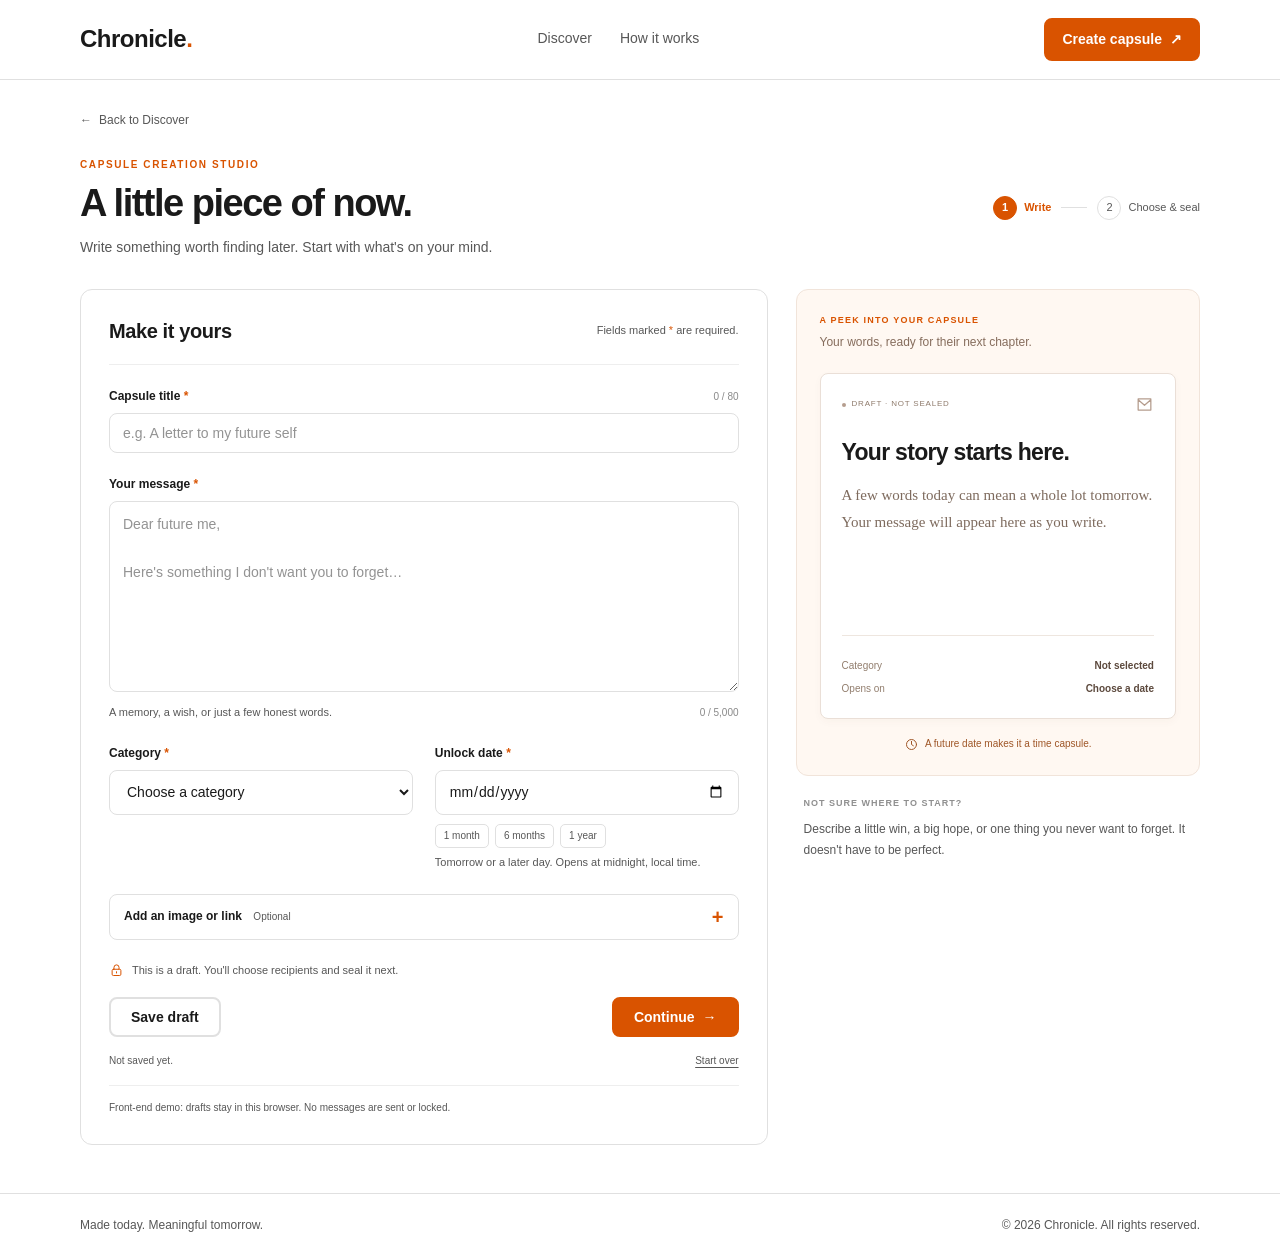
==== pages/create.html @ 23b21763 "member 1 pages added" ====
<!DOCTYPE html>
<html lang="en">
<head>
  <meta charset="UTF-8" />
  <meta name="viewport" content="width=device-width, initial-scale=1.0" />
  <meta name="description" content="Write a Chronicle time capsule. Add a message, an optional photo or link, and a future unlock date." />
  <title>Capsule Creation Studio — Chronicle</title>
  <link rel="stylesheet" href="../assets/css/common.css" />
  <link rel="stylesheet" href="../assets/css/member1.css" />
</head>
<body>
  <a href="#main-content" class="skip-link">Skip to main content</a>
  <header class="site-header member-header">
    <div class="header-inner">
      <a class="site-logo" href="discover.html" aria-label="Chronicle home">Chronicle<span>.</span></a>
      <nav class="site-nav" aria-label="Main navigation">
        <a href="discover.html">Discover</a>
        <a href="discover.html#how-it-works">How it works</a>
      </nav>
      <a class="btn btn-primary header-cta" href="create.html" aria-current="page">Create capsule <span aria-hidden="true">↗</span></a>
    </div>
  </header>

  <main id="main-content" class="member-main studio-main">
    <a class="back-link" href="discover.html"><span aria-hidden="true">←</span> Back to Discover</a>
    <div class="studio-heading">
      <div>
        <p class="eyebrow">CAPSULE CREATION STUDIO</p>
        <h1>A little piece of now.</h1>
        <p class="studio-description">Write something worth finding later. Start with what's on your mind.</p>
      </div>
      <ol class="creation-progress" aria-label="Capsule creation progress">
        <li class="current" aria-current="step"><span>1</span> Write</li>
        <li class="progress-line" aria-hidden="true"></li>
        <li><span>2</span> Choose &amp; seal</li>
      </ol>
    </div>

    <div class="studio-grid">
      <!-- Member 1 collects the content; Member 2 will choose recipients and seal it. -->
      <form id="capsule-form" class="card studio-form" novalidate>
        <div class="form-heading"><h2>Make it yours</h2><p>Fields marked <span class="required-mark">*</span> are required.</p></div>
        <p id="form-summary" class="form-summary" role="alert" hidden>Please check the highlighted fields before continuing.</p>

        <div class="form-group">
          <div class="label-row"><label for="capsule-title">Capsule title <span class="required-mark" aria-hidden="true">*</span></label><span id="title-count" class="character-count">0 / 80</span></div>
          <input type="text" id="capsule-title" name="title" placeholder="e.g. A letter to my future self" maxlength="80" required aria-describedby="capsule-title-error" />
          <span id="capsule-title-error" class="error-msg" role="alert"></span>
        </div>

        <div class="form-group">
          <label for="capsule-message">Your message <span class="required-mark" aria-hidden="true">*</span></label>
          <textarea id="capsule-message" name="message" rows="7" maxlength="5000" placeholder="Dear future me,&#10;&#10;Here's something I don't want you to forget…" required aria-describedby="message-hint capsule-message-error"></textarea>
          <div class="field-bottom"><p id="message-hint" class="field-hint">A memory, a wish, or just a few honest words.</p><span id="message-count" class="character-count">0 / 5,000</span></div>
          <span id="capsule-message-error" class="error-msg" role="alert"></span>
        </div>

        <div class="form-row">
          <div class="form-group">
            <label for="capsule-category">Category <span class="required-mark" aria-hidden="true">*</span></label>
            <select id="capsule-category" name="category" required aria-describedby="capsule-category-error">
              <option value="">Choose a category</option>
              <option value="Personal">Personal</option>
              <option value="Friendship">Friendship</option>
              <option value="Family">Family</option>
              <option value="Milestone">Milestone</option>
              <option value="Gratitude">Gratitude</option>
              <option value="Other">Other</option>
            </select>
            <span id="capsule-category-error" class="error-msg" role="alert"></span>
          </div>
          <div class="form-group">
            <label for="unlock-date">Unlock date <span class="required-mark" aria-hidden="true">*</span></label>
            <input type="date" id="unlock-date" name="unlockDate" required aria-describedby="date-hint unlock-date-error" />
            <div class="date-shortcuts" aria-label="Quick unlock dates">
              <button type="button" data-months="1" aria-pressed="false">1 month</button>
              <button type="button" data-months="6" aria-pressed="false">6 months</button>
              <button type="button" data-months="12" aria-pressed="false">1 year</button>
            </div>
            <p id="date-hint" class="field-hint">Tomorrow or a later day. Opens at midnight, local time.</p>
            <span id="unlock-date-error" class="error-msg" role="alert"></span>
          </div>
        </div>

        <details id="optional-extras" class="optional-extras">
          <summary><span>Add an image or link <span class="optional-label">Optional</span></span><span class="details-plus" aria-hidden="true">+</span></summary>
          <div class="extras-body">
            <div class="form-group">
              <label for="capsule-image">A photo to remember</label>
              <input type="file" id="capsule-image" name="image" accept="image/jpeg,image/png,image/webp" aria-describedby="image-hint capsule-image-error" />
              <p id="image-hint" class="field-hint">JPG, PNG or WebP. Maximum 2 MB.</p>
              <div id="selected-image" class="selected-image" hidden><span id="image-name"></span><button type="button" id="remove-image" class="text-button">Remove</button></div>
              <span id="capsule-image-error" class="error-msg" role="alert"></span>
            </div>
            <div class="form-group">
              <label for="capsule-link">A meaningful link</label>
              <input type="url" id="capsule-link" name="link" placeholder="https://example.com/your-memory" maxlength="2048" aria-describedby="link-hint capsule-link-error" />
              <p id="link-hint" class="field-hint">An album, a video, or something you'd like to revisit.</p>
              <span id="capsule-link-error" class="error-msg" role="alert"></span>
            </div>
          </div>
        </details>

        <p class="draft-note"><svg class="icon" viewBox="0 0 24 24" aria-hidden="true"><rect x="5" y="10" width="14" height="10" rx="2" /><path d="M8 10V7a4 4 0 0 1 8 0v3m-4 4v2" /></svg> This is a draft. You'll choose recipients and seal it next.</p>
        <div class="form-actions">
          <button type="button" id="save-draft" class="btn btn-outline">Save draft</button>
          <button type="submit" id="continue-button" class="btn btn-primary">Continue <span aria-hidden="true">→</span></button>
        </div>
        <div class="draft-status-row"><p id="draft-status" role="status" aria-live="polite">Not saved yet.</p><button type="button" id="reset-draft" class="text-button">Start over</button></div>
        <p class="demo-note">Front-end demo: drafts stay in this browser. No messages are sent or locked.</p>
      </form>

      <!-- Preview uses textContent, never HTML from the user's message. -->
      <aside class="studio-aside" aria-label="Live capsule preview">
        <div class="preview-panel">
          <p class="eyebrow">A PEEK INTO YOUR CAPSULE</p>
          <p class="preview-intro">Your words, ready for their next chapter.</p>
          <article class="preview-paper">
            <div class="preview-paper-top"><span class="preview-badge"><span class="small-dot" aria-hidden="true"></span> DRAFT · NOT SEALED</span><svg class="icon" viewBox="0 0 24 24" aria-hidden="true"><path d="M4 5h16v14H4zM4 6l8 7 8-7" /></svg></div>
            <h2 id="preview-title">Your story starts here.</h2>
            <p id="preview-message" class="preview-message">A few words today can mean a whole lot tomorrow. Your message will appear here as you write.</p>
            <img id="preview-image" class="preview-image" alt="Your attached photo" hidden />
            <a id="preview-link" class="preview-link" target="_blank" rel="noopener noreferrer" hidden>↗ A link to revisit</a>
            <dl class="preview-meta"><div><dt>Category</dt><dd id="preview-category">Not selected</dd></div><div><dt>Opens on</dt><dd id="preview-date">Choose a date</dd></div></dl>
          </article>
          <p id="preview-countdown" class="preview-countdown"><svg class="icon" viewBox="0 0 24 24" aria-hidden="true"><circle cx="12" cy="12" r="8" /><path d="M12 7v5l3 2" /></svg><span id="countdown-text">A future date makes it a time capsule.</span></p>
        </div>
        <div class="writing-tip"><p class="eyebrow">NOT SURE WHERE TO START?</p><p>Describe a little win, a big hope, or one thing you never want to forget. It doesn't have to be perfect.</p></div>
      </aside>
    </div>
  </main>

  <!-- No broken link to a missing teammate page. This explains the demo handoff. -->
  <dialog id="next-step-dialog" class="next-step-dialog" aria-labelledby="next-step-title">
    <button type="button" id="close-dialog" class="dialog-close" aria-label="Close next-step information">×</button>
    <div class="dialog-icon" aria-hidden="true">✓</div>
    <p class="eyebrow">DRAFT SAVED</p>
    <h2 id="next-step-title">Ready for the next chapter.</h2>
    <p>Your capsule is ready for recipient selection. It has <strong>not</strong> been sealed or sent.</p>
    <dl class="handoff-summary"><div><dt>Capsule</dt><dd id="ready-title"></dd></div><div><dt>Unlock date</dt><dd id="ready-date"></dd></div></dl>
    <p class="handoff-note">Member 2's Recipient &amp; Seal page isn't included in this demo. The saved draft can be connected to that page when your team combines the project.</p>
    <div class="dialog-actions"><button type="button" id="download-draft" class="btn btn-outline">Download draft</button><button type="button" id="keep-editing" class="btn btn-primary">Keep editing</button></div>
  </dialog>
  <div id="toast" class="toast" role="status" aria-live="polite"></div>
  <footer class="site-footer member-footer"><div class="footer-inner"><p>Made today. Meaningful tomorrow.</p><p>&copy; 2026 Chronicle. All rights reserved.</p></div></footer>
  <script src="../assets/js/common.js"></script>
  <script src="../assets/js/create.js"></script>
</body>
</html>
---- assets/css/common.css ----
/* ===========================
   CHRONICLE — Common Styles
   Design: White + Orange Accent
   =========================== */

/* --- Design Tokens --- */
:root {
  --color-bg: #ffffff;
  --color-text: #1a1a1a;
  --color-text-secondary: #575757;
  --color-accent: #d95300;
  --color-accent-hover: #b84400;
  --color-accent-light: #fff3eb;
  --color-border: #e0e0e0;
  --color-white: #ffffff;

  --font-family: -apple-system, BlinkMacSystemFont, "Segoe UI", Roboto, Helvetica, Arial, sans-serif;
  --font-size-base: 16px;
  --font-size-sm: 0.875rem;
  --font-size-lg: 1.125rem;
  --font-size-xl: 1.5rem;
  --font-size-2xl: 2rem;

  --radius: 8px;
  --radius-lg: 12px;
  --shadow-sm: 0 1px 3px rgba(0, 0, 0, 0.06);
  --shadow-md: 0 4px 12px rgba(0, 0, 0, 0.08);
  --transition: 0.2s ease;
}

/* --- Reset --- */
*,
*::before,
*::after {
  margin: 0;
  padding: 0;
  box-sizing: border-box;
}

html {
  font-size: var(--font-size-base);
  scroll-behavior: smooth;
}

body {
  font-family: var(--font-family);
  color: var(--color-text);
  background-color: var(--color-bg);
  line-height: 1.6;
  min-height: 100vh;
  display: flex;
  flex-direction: column;
}

img {
  max-width: 100%;
  height: auto;
  display: block;
}

a {
  color: var(--color-accent);
  text-decoration: none;
  transition: color var(--transition);
}

a:hover {
  color: var(--color-accent-hover);
}

ul, ol {
  list-style: none;
}

/* --- Skip to Content (Accessibility) --- */
.skip-link {
  position: absolute;
  top: -100%;
  left: 1rem;
  background: var(--color-accent);
  color: var(--color-white);
  padding: 0.5rem 1rem;
  border-radius: var(--radius);
  z-index: 1000;
  font-size: var(--font-size-sm);
}

.skip-link:focus {
  top: 1rem;
}

/* --- Screen Reader Only Utility --- */
.sr-only {
  position: absolute !important;
  width: 1px !important;
  height: 1px !important;
  padding: 0 !important;
  margin: -1px !important;
  overflow: hidden !important;
  clip: rect(0, 0, 0, 0) !important;
  white-space: nowrap !important;
  border: 0 !important;
}

/* --- Header --- */
.site-header {
  display: flex;
  align-items: center;
  justify-content: space-between;
  padding: 1rem 2rem;
  border-bottom: 1px solid var(--color-border);
  background: var(--color-white);
  position: sticky;
  top: 0;
  z-index: 100;
}

.site-logo {
  font-size: var(--font-size-xl);
  font-weight: 700;
  color: var(--color-text);
  letter-spacing: -0.5px;
  text-decoration: none;
}

.site-logo:hover {
  color: var(--color-text);
}

.site-logo span {
  color: var(--color-accent);
}

.site-nav {
  display: flex;
  align-items: center;
  gap: 1.5rem;
}

.site-nav a {
  color: var(--color-text-secondary);
  font-size: var(--font-size-sm);
  font-weight: 500;
  padding: 0.25rem 0;
  border-bottom: 2px solid transparent;
  transition: color var(--transition), border-color var(--transition);
}

.site-nav a:hover,
.site-nav a.active {
  color: var(--color-text);
  border-bottom-color: var(--color-accent);
}

.site-nav a:focus-visible {
  outline: 2px solid var(--color-accent);
  outline-offset: 4px;
  border-radius: 2px;
}

/* --- Main Content --- */
main {
  flex: 1;
  width: 100%;
  max-width: 720px;
  margin: 0 auto;
  padding: 2rem 1.5rem;
}

/* --- Buttons --- */
.btn {
  display: inline-flex;
  align-items: center;
  justify-content: center;
  gap: 0.5rem;
  padding: 0.75rem 1.5rem;
  font-size: var(--font-size-sm);
  font-weight: 600;
  font-family: var(--font-family);
  border-radius: var(--radius);
  border: 2px solid transparent;
  cursor: pointer;
  transition: all var(--transition);
}

.btn:focus-visible {
  outline: 2px solid var(--color-accent);
  outline-offset: 3px;
}

.btn-primary {
  background: var(--color-accent);
  color: var(--color-white);
  border-color: var(--color-accent);
}

.btn-primary:hover {
  background: var(--color-accent-hover);
  border-color: var(--color-accent-hover);
}

.btn-outline {
  background: transparent;
  color: var(--color-text);
  border-color: var(--color-border);
}

.btn-outline:hover {
  border-color: var(--color-accent);
  color: var(--color-accent);
}

/* --- Cards --- */
.card {
  background: var(--color-white);
  border: 1px solid var(--color-border);
  border-radius: var(--radius-lg);
  padding: 2rem;
  box-shadow: var(--shadow-sm);
}

/* --- Toast Notification --- */
.toast {
  position: fixed;
  bottom: 2rem;
  right: 2rem;
  background: var(--color-text);
  color: var(--color-white);
  padding: 0.875rem 1.5rem;
  border-radius: var(--radius);
  font-size: var(--font-size-sm);
  font-weight: 500;
  box-shadow: var(--shadow-md);
  transform: translateY(120%);
  opacity: 0;
  transition: transform 0.3s ease, opacity 0.3s ease;
  z-index: 500;
}

.toast.visible {
  transform: translateY(0);
  opacity: 1;
}

.toast.success {
  border-left: 4px solid var(--color-accent);
}

/* --- Footer --- */
.site-footer {
  text-align: center;
  padding: 1.5rem 2rem;
  border-top: 1px solid var(--color-border);
  font-size: var(--font-size-sm);
  color: var(--color-text-secondary);
}

/* --- Form Elements --- */
.form-group {
  margin-bottom: 1.25rem;
}

.form-group label {
  display: block;
  font-size: var(--font-size-sm);
  font-weight: 600;
  margin-bottom: 0.375rem;
  color: var(--color-text);
}

.form-group input,
.form-group textarea {
  width: 100%;
  padding: 0.75rem 1rem;
  font-size: var(--font-size-base);
  font-family: var(--font-family);
  border: 1px solid var(--color-border);
  border-radius: var(--radius);
  background: var(--color-white);
  color: var(--color-text);
  transition: border-color var(--transition);
}

.form-group input:focus,
.form-group textarea:focus {
  outline: none;
  border-color: var(--color-accent);
  box-shadow: 0 0 0 3px var(--color-accent-light);
}

.form-group textarea {
  resize: vertical;
  min-height: 100px;
}

.form-group .error-msg {
  display: none;
  font-size: var(--font-size-sm);
  color: #d32f2f;
  margin-top: 0.25rem;
}

.form-group.has-error input {
  border-color: #d32f2f;
}

.form-group.has-error .error-msg {
  display: block;
}

html, body {
  overflow-x: hidden;
  max-width: 100vw;
}

/* --- Responsive Layout & Mobile Navigation --- */
@media (max-width: 768px) {
  .site-header {
    flex-direction: column;
    align-items: stretch;
    padding: 0.75rem 1rem;
    gap: 0.75rem;
  }

  .site-logo {
    font-size: 1.25rem;
    display: inline-block;
  }

  .site-nav {
    display: flex;
    gap: 0.5rem;
    overflow-x: auto;
    white-space: nowrap;
    padding-bottom: 0.25rem;
    -webkit-overflow-scrolling: touch;
    scrollbar-width: none;
  }

  .site-nav::-webkit-scrollbar {
    display: none;
  }

  .site-nav a {
    flex-shrink: 0;
    padding: 0.4rem 0.85rem;
    background: #f5f5f5;
    border-radius: 20px;
    border-bottom: none;
    font-size: 0.8125rem;
    font-weight: 600;
  }

  .site-nav a:hover,
  .site-nav a.active {
    background: var(--color-accent-light);
    color: var(--color-accent);
    border-bottom: none;
  }

  main {
    padding: 1.25rem 1rem;
  }

  .card {
    padding: 1.25rem 1rem;
  }
}

/* --- Reduced Motion --- */
@media (prefers-reduced-motion: reduce) {
  *,
  *::before,
  *::after {
    animation-duration: 0.01ms !important;
    transition-duration: 0.01ms !important;
  }
}
---- assets/css/member1.css ----
/* ==========================================================
   CHRONICLE — Member 1
   Extra styles only. The uploaded common.css is unchanged.
   Sections: shared layout, Discover, Studio, responsive rules.
   ========================================================== */

/* --- Shared layout --- */
[hidden] { display: none !important; }
.member-main { max-width: 1168px; padding: 0 24px; }
.member-header { padding: 0 24px; min-height: 80px; }
.header-inner, .footer-inner { width: 100%; max-width: 1120px; margin: auto; display: flex; align-items: center; justify-content: space-between; gap: 20px; }
.site-logo { line-height: 1.2; }
.site-logo:hover { color: var(--color-text); }
.site-nav { gap: 28px; }
.header-cta { padding: 0.55rem 1rem; }
.btn-primary:hover { color: var(--color-white); }
.btn:disabled { opacity: 0.6; cursor: wait; }
.icon { width: 22px; height: 22px; flex-shrink: 0; fill: none; stroke: currentColor; stroke-width: 1.6; stroke-linecap: round; stroke-linejoin: round; }
.eyebrow { display: flex; align-items: center; gap: 8px; font-size: 10px; letter-spacing: 1.6px; font-weight: 700; color: var(--color-accent); }
.small-dot { display: inline-block; width: 6px; height: 6px; flex-shrink: 0; border-radius: 50%; background: var(--color-accent); }
.text-link { display: inline-flex; align-items: center; gap: 10px; font-size: 13px; font-weight: 600; color: var(--color-text); }
.text-link:hover { color: var(--color-accent); }
.text-button { border: 0; background: none; padding: 2px 0; color: var(--color-text-secondary); font: inherit; font-size: 12px; text-decoration: underline; text-underline-offset: 3px; cursor: pointer; }
.text-button:hover { color: var(--color-accent); }
a:focus-visible, button:focus-visible, summary:focus-visible { outline: 2px solid var(--color-accent); outline-offset: 4px; }
h2 { font-size: 28px; line-height: 1.3; letter-spacing: -0.8px; }
.member-footer { padding: 22px 24px; text-align: left; }
.footer-inner { font-size: 12px; }

/* --- Discover: introduction --- */
.hero { display: grid; grid-template-columns: 1.08fr 0.92fr; align-items: center; gap: 60px; padding: 66px 0 64px; }
.hero h1 { margin-top: 18px; font-size: clamp(38px, 4.5vw, 58px); line-height: 1.12; letter-spacing: -2.6px; font-weight: 700; }
.hero h1 span { color: var(--color-accent); }
.hero-description { max-width: 455px; margin-top: 22px; font-size: 16px; line-height: 1.8; color: var(--color-text-secondary); }
.hero-actions { display: flex; flex-wrap: wrap; align-items: center; gap: 22px; margin-top: 27px; }
.hero-note { margin-top: 20px; font-size: 12px; color: var(--color-text-secondary); }
.hero-visual { height: 352px; position: relative; overflow: hidden; border: 1px solid #f1e4da; border-radius: 16px; background-color: #fff8f2; background-image: radial-gradient(#edd9ca 0.8px, transparent 0.8px); background-size: 18px 18px; }
.visual-label { position: absolute; top: 20px; left: 22px; display: flex; align-items: center; gap: 8px; font-size: 9px; font-weight: 600; letter-spacing: 1.2px; color: #86634c; }
.paper-note { position: absolute; top: 57px; left: 50%; z-index: 1; width: 244px; min-height: 228px; padding: 22px; transform: translateX(-50%) rotate(-7deg); background: white; border: 1px solid #eadfd7; border-radius: 5px; box-shadow: 0 5px 15px #633c1710; }
.paper-label { font-size: 8px; font-weight: 600; letter-spacing: 1.1px; color: #9a7d6a; }
.paper-greeting { margin-top: 18px; font: 22px/1.3 Georgia, "Times New Roman", serif; color: #493529; }
.paper-message { margin-top: 12px; max-width: 180px; font: 14px/1.6 Georgia, "Times New Roman", serif; color: #826e60; }
.paper-lines { margin-top: 15px; }
.paper-lines i { display: block; height: 1px; margin: 9px 0; background: #efe7e1; }
.paper-lines i:last-child { width: 70%; }
.envelope-art { position: absolute; z-index: 2; width: 326px; left: 50%; bottom: 43px; transform: translateX(-50%) rotate(4deg); filter: drop-shadow(0 7px 8px #794b2112); }
.visual-date { position: absolute; bottom: 14px; left: 0; right: 0; display: flex; align-items: center; justify-content: center; gap: 7px; font-size: 11px; color: #86634c; }
.visual-date .icon { width: 15px; height: 15px; }

/* --- Discover: interactive workflow --- */
.workflow-section { padding: 40px 0 43px; border-top: 1px solid var(--color-border); scroll-margin-top: 102px; }
.section-heading { display: flex; align-items: flex-end; justify-content: space-between; gap: 30px; }
.section-heading h2, .occasions-section h2 { margin-top: 9px; }
.section-note { flex-shrink: 0; color: var(--color-text-secondary); font-size: 12px; text-align: right; }
.workflow-grid { display: grid; grid-template-columns: repeat(4, 1fr); gap: 14px; margin-top: 24px; }
.workflow-step { text-align: left; padding: 20px; border: 1px solid var(--color-border); border-radius: var(--radius-lg); background: white; font: inherit; color: var(--color-text); cursor: pointer; transition: border-color 0.2s, background 0.2s; }
.workflow-step:hover { border-color: #efb38c; }
.workflow-step.is-active { border-color: #efb38c; background: #fff7f1; }
.step-top { display: flex; align-items: center; justify-content: space-between; margin-bottom: 18px; }
.step-icon { display: flex; align-items: center; justify-content: center; width: 35px; height: 35px; color: var(--color-accent); background: var(--color-accent-light); border-radius: 8px; }
.step-number { font-size: 11px; color: #929292; }
.step-name { display: block; font-size: 17px; }
.step-caption { display: block; margin-top: 4px; font-size: 12px; line-height: 1.6; color: var(--color-text-secondary); }
.workflow-detail { display: flex; align-items: center; gap: 22px; min-height: 61px; margin-top: 16px; padding: 14px 18px; border-left: 3px solid var(--color-accent); background: #fffaf6; border-radius: 0 6px 6px 0; }
.detail-label { min-width: 90px; color: var(--color-accent); font-size: 10px; font-weight: 700; letter-spacing: 1px; }
.workflow-detail p { font-size: 13px; color: var(--color-text-secondary); }

/* --- Discover: features and final call to action --- */
.occasions-section { padding: 35px 0 0; border-top: 1px solid var(--color-border); }
.occasion-grid { display: grid; grid-template-columns: repeat(3, 1fr); gap: 18px; margin-top: 24px; }
.occasion-card { display: block; padding: 23px; color: var(--color-text); border: 1px solid var(--color-border); border-radius: var(--radius-lg); transition: border-color 0.2s; }
.occasion-card:hover { color: var(--color-text); border-color: var(--color-accent); }
.occasion-top { display: flex; align-items: center; justify-content: space-between; color: var(--color-accent); }
.occasion-label { font-size: 9px; letter-spacing: 1.2px; font-weight: 600; }
.occasion-card h3 { margin-top: 18px; font-size: 18px; letter-spacing: -0.4px; }
.occasion-card p { margin-top: 7px; font-size: 13px; line-height: 1.7; color: var(--color-text-secondary); }
.occasion-action { display: flex; align-items: center; justify-content: space-between; margin-top: 22px; color: var(--color-accent); font-size: 12px; font-weight: 600; }
.journey-feature { margin-top: 18px; font-size: 12px; color: var(--color-text-secondary); }
.journey-feature > span { margin-right: 6px; color: var(--color-accent); }
.closing-cta { display: flex; align-items: center; justify-content: space-between; gap: 30px; margin: 40px 0 48px; padding: 28px 30px; border: 1px solid #f5dfcd; border-radius: var(--radius-lg); background: var(--color-accent-light); }
.closing-cta h2 { font-size: 23px; }
.closing-cta p { margin-top: 6px; font-size: 13px; color: var(--color-text-secondary); }
.closing-cta .btn { flex-shrink: 0; }

/* --- Studio: heading and form --- */
.studio-main { padding-top: 26px; }
.back-link { display: inline-flex; gap: 7px; font-size: 12px; color: var(--color-text-secondary); }
.studio-heading { display: flex; align-items: center; justify-content: space-between; gap: 25px; margin-top: 25px; }
.studio-heading h1 { margin-top: 8px; font-size: 38px; line-height: 1.2; letter-spacing: -1.5px; }
.studio-description { margin-top: 10px; font-size: 14px; color: var(--color-text-secondary); }
.creation-progress { display: flex; align-items: center; flex-shrink: 0; gap: 10px; font-size: 11px; color: var(--color-text-secondary); }
.creation-progress li:not(.progress-line) { display: flex; align-items: center; gap: 7px; }
.creation-progress li > span { display: flex; align-items: center; justify-content: center; width: 24px; height: 24px; border: 1px solid var(--color-border); border-radius: 50%; }
.creation-progress .current { color: var(--color-accent); font-weight: 600; }
.creation-progress .current > span { background: var(--color-accent); border-color: var(--color-accent); color: white; }
.progress-line { width: 26px; height: 1px; background: var(--color-border); }
.studio-grid { display: grid; grid-template-columns: minmax(0, 1.7fr) minmax(0, 1fr); align-items: start; gap: 28px; margin: 30px 0 48px; }
.studio-form { padding: 28px; box-shadow: none; }
.form-heading { display: flex; align-items: center; justify-content: space-between; gap: 15px; padding-bottom: 20px; margin-bottom: 22px; border-bottom: 1px solid #eeeeee; }
.form-heading h2 { font-size: 20px; letter-spacing: -0.4px; }
.form-heading p { font-size: 11px; color: var(--color-text-secondary); }
.required-mark { color: var(--color-accent); }
.label-row { display: flex; justify-content: space-between; align-items: baseline; gap: 10px; }
.character-count { color: #898989; font-size: 10px; flex-shrink: 0; }
.studio-form .form-group { margin-bottom: 22px; }
.studio-form .form-group label { font-size: 12px; margin-bottom: 7px; }
.studio-form input:not([type="file"]), .studio-form textarea, .studio-form select { font-size: 14px; padding: 11px 13px; }
.studio-form input::placeholder, .studio-form textarea::placeholder { color: #939393; }
.studio-form textarea { min-height: 181px; line-height: 1.7; }
.studio-form select { width: 100%; min-height: 45px; border: 1px solid var(--color-border); border-radius: var(--radius); font-family: var(--font-family); color: var(--color-text); background: white; }
.studio-form select:focus { outline: none; border-color: var(--color-accent); box-shadow: 0 0 0 3px var(--color-accent-light); }
.studio-form input[type="date"] { min-height: 45px; }
.field-bottom { display: flex; align-items: baseline; justify-content: space-between; gap: 12px; margin-top: 5px; }
.field-hint { color: var(--color-text-secondary); font-size: 11px; margin-top: 6px; line-height: 1.6; }
.field-bottom .field-hint { margin-top: 0; }
.form-row { display: grid; grid-template-columns: 1fr 1fr; gap: 22px; }
.date-shortcuts { display: flex; flex-wrap: wrap; gap: 6px; margin-top: 9px; }
.date-shortcuts button { border: 1px solid var(--color-border); border-radius: 5px; padding: 3px 8px; background: white; font: inherit; font-size: 10px; cursor: pointer; color: var(--color-text-secondary); }
.date-shortcuts button:hover, .date-shortcuts button[aria-pressed="true"] { background: var(--color-accent-light); border-color: #efb38c; color: var(--color-accent); }
.studio-form .has-error input, .studio-form .has-error textarea, .studio-form .has-error select { border-color: #d32f2f; }
.studio-form .error-msg { font-size: 11px; }
.form-summary { margin-bottom: 18px; padding: 10px 12px; color: #ac2424; background: #fff3f3; border: 1px solid #f2cece; border-radius: 6px; font-size: 12px; }
.optional-extras { border: 1px solid var(--color-border); border-radius: var(--radius); }
.optional-extras summary { display: flex; align-items: center; justify-content: space-between; gap: 12px; padding: 12px 14px; font-size: 12px; font-weight: 600; cursor: pointer; list-style: none; }
.optional-extras summary::-webkit-details-marker { display: none; }
.optional-label { margin-left: 8px; font-weight: 400; color: var(--color-text-secondary); font-size: 10px; }
.details-plus { color: var(--color-accent); font-size: 20px; line-height: 1; transition: transform 0.2s; }
.optional-extras[open] .details-plus { transform: rotate(45deg); }
.extras-body { padding: 6px 14px 0; }
.studio-form input[type="file"] { font-size: 11px; padding: 8px; }
.studio-form input[type="file"]::file-selector-button { margin-right: 10px; padding: 6px 10px; border: 0; border-radius: 4px; background: var(--color-accent-light); color: var(--color-accent); font: inherit; font-weight: 600; cursor: pointer; }
.selected-image { display: flex; justify-content: space-between; align-items: center; gap: 12px; margin-top: 8px; font-size: 11px; color: var(--color-text-secondary); }
.selected-image > span { overflow-wrap: anywhere; }
.draft-note { display: flex; align-items: center; gap: 8px; margin: 22px 0 18px; font-size: 11px; color: var(--color-text-secondary); }
.draft-note .icon { width: 15px; height: 15px; color: var(--color-accent); }
.form-actions { display: flex; align-items: center; justify-content: space-between; gap: 14px; }
.form-actions .btn { padding: 10px 20px; }
.draft-status-row { display: flex; align-items: baseline; justify-content: space-between; gap: 15px; margin-top: 14px; font-size: 10px; color: var(--color-text-secondary); }
.draft-status-row .text-button { flex-shrink: 0; font-size: 10px; }
.demo-note { margin-top: 14px; padding-top: 14px; border-top: 1px solid #eeeeee; font-size: 10px; color: var(--color-text-secondary); }

/* --- Studio: live preview --- */
.studio-aside { position: sticky; top: 106px; }
.preview-panel { padding: 23px; border: 1px solid #f1e4da; border-radius: var(--radius-lg); background: #fff8f2; }
.preview-panel .eyebrow { font-size: 9px; letter-spacing: 1.2px; }
.preview-intro { margin-top: 6px; color: #866d5d; font-size: 12px; }
.preview-paper { margin-top: 21px; padding: 21px; border: 1px solid #eadfd7; border-radius: 8px; background: white; box-shadow: 0 3px 9px #633c1708; }
.preview-paper-top { display: flex; align-items: center; justify-content: space-between; gap: 8px; color: #b59d8e; }
.preview-badge { display: flex; align-items: center; gap: 6px; font-size: 8px; letter-spacing: 0.8px; color: #8f7b6c; }
.preview-badge .small-dot { width: 4px; height: 4px; background: #b59d8e; }
.preview-paper-top .icon { width: 19px; height: 19px; }
.preview-paper h2 { margin-top: 23px; font-size: 23px; line-height: 1.35; letter-spacing: -0.7px; overflow-wrap: anywhere; }
.preview-message { margin: 14px 0 23px; min-height: 130px; font: 15px/1.8 Georgia, "Times New Roman", serif; white-space: pre-wrap; color: #7e6b5e; overflow-wrap: anywhere; }
.preview-image { width: 100%; max-height: 165px; object-fit: cover; border-radius: 5px; margin-bottom: 14px; }
.preview-link { display: block; font-size: 11px; margin-bottom: 15px; overflow-wrap: anywhere; }
.preview-meta { padding-top: 15px; border-top: 1px solid #eee6df; font-size: 10px; }
.preview-meta > div { display: flex; justify-content: space-between; align-items: baseline; gap: 12px; margin-top: 7px; }
.preview-meta dt { color: #927e6e; }
.preview-meta dd { font-weight: 600; text-align: right; color: #5c493d; }
.preview-countdown { display: flex; align-items: center; justify-content: center; gap: 6px; margin-top: 17px; font-size: 10px; color: #9f5627; }
.preview-countdown .icon { width: 15px; height: 15px; }
.writing-tip { margin-top: 20px; padding: 0 8px; }
.writing-tip .eyebrow { font-size: 9px; letter-spacing: 1px; color: #8f8f8f; }
.writing-tip > p:last-child { margin-top: 8px; font-size: 12px; line-height: 1.8; color: var(--color-text-secondary); }

/* --- Studio: next-step dialog --- */
.next-step-dialog { position: fixed; inset: 0; margin: auto; width: min(480px, calc(100% - 32px)); max-height: calc(100vh - 48px); overflow-y: auto; padding: 32px; border: 1px solid var(--color-border); border-radius: 14px; color: var(--color-text); background: white; box-shadow: 0 16px 64px #0002; }
.next-step-dialog::backdrop { background: #20160e66; }
.dialog-close { position: absolute; top: 12px; right: 15px; border: 0; background: none; color: var(--color-text-secondary); font-size: 26px; cursor: pointer; }
.dialog-icon { display: flex; align-items: center; justify-content: center; width: 42px; height: 42px; margin-bottom: 20px; background: var(--color-accent-light); border-radius: 50%; color: var(--color-accent); font-size: 22px; }
.next-step-dialog h2 { margin: 10px 0 14px; font-size: 27px; }
.next-step-dialog > p:not(.eyebrow) { color: var(--color-text-secondary); font-size: 13px; }
.handoff-summary { padding: 15px; margin: 20px 0; background: #fff8f2; border-radius: 8px; }
.handoff-summary > div + div { margin-top: 10px; }
.handoff-summary dt { font-size: 10px; color: var(--color-text-secondary); }
.handoff-summary dd { font-size: 13px; font-weight: 600; overflow-wrap: anywhere; }
.dialog-actions { display: flex; flex-wrap: wrap; gap: 10px; margin-top: 24px; }
.dialog-actions .btn { padding: 10px 14px; }
.toast { max-width: calc(100% - 32px); }

/* --- Responsive layout: no separate mobile menu is needed. --- */
@media (max-width: 1000px) {
  .hero { gap: 32px; }
  .hero h1 { font-size: 47px; }
  .hero-actions { gap: 14px; }
  .hero-actions .btn { padding: 11px 15px; font-size: 12px; }
  .section-note { display: none; }
  .workflow-step { padding: 16px; }
  .studio-grid { grid-template-columns: minmax(0, 1.6fr) minmax(0, 1fr); gap: 20px; }
  .studio-form, .preview-panel { padding: 20px; }
  .preview-paper { padding: 17px; }
  .creation-progress { font-size: 10px; }
}
@media (max-width: 800px) {
  .hero { padding-top: 42px; grid-template-columns: 1fr 0.85fr; gap: 25px; }
  .hero h1 { font-size: 39px; letter-spacing: -1.8px; }
  .hero-description { font-size: 14px; }
  .hero-visual { height: 326px; }
  .paper-note { width: 209px; padding: 17px; }
  .paper-greeting { font-size: 20px; }
  .paper-label { font-size: 7px; }
  .envelope-art { width: 280px; }
  .hero-actions { align-items: flex-start; flex-direction: column; }
  .workflow-grid { grid-template-columns: repeat(2, 1fr); }
  .occasion-card { padding: 18px; }
  .occasion-card h3 { font-size: 16px; }
  .studio-heading { align-items: flex-start; flex-direction: column; gap: 20px; }
  .studio-grid { grid-template-columns: minmax(0, 1.45fr) minmax(0, 1fr); }
  .form-row { grid-template-columns: 1fr; gap: 0; }
  .form-heading { align-items: flex-start; flex-direction: column; gap: 5px; }
  .preview-panel { padding: 16px; }
  .preview-paper { padding: 15px; }
  .preview-paper h2 { font-size: 20px; }
  .preview-panel .eyebrow { font-size: 8px; }
}
@media (max-width: 640px) {
  .member-main { padding-left: 20px; padding-right: 20px; }
  .member-header { min-height: 70px; padding: 0 20px; }
  .header-inner { gap: 12px; }
  .site-logo { font-size: 22px; }
  .site-nav { display: none; }
  .header-cta { font-size: 12px; padding: 8px 12px; }
  .hero { grid-template-columns: 1fr; gap: 30px; padding: 40px 0; }
  .hero h1 { font-size: 43px; }
  .hero-description { max-width: 100%; }
  .hero-actions { flex-direction: row; align-items: center; gap: 16px; }
  .hero-visual { height: 325px; }
  .paper-note { width: 238px; padding: 20px; }
  .paper-label { font-size: 8px; }
  .envelope-art { width: 304px; bottom: 36px; }
  .visual-label { top: 17px; }
  h2 { font-size: 24px; }
  .workflow-section { padding: 30px 0; scroll-margin-top: 86px; }
  .workflow-grid { gap: 10px; margin-top: 20px; }
  .workflow-step { padding: 16px; }
  .workflow-detail { align-items: flex-start; flex-direction: column; gap: 6px; }
  .occasions-section { padding-top: 28px; }
  .occasion-grid { grid-template-columns: 1fr; gap: 12px; }
  .occasion-card { padding: 22px; }
  .occasion-card h3 { font-size: 19px; }
  .occasion-card p { font-size: 13px; }
  .occasion-action { margin-top: 16px; }
  .closing-cta { align-items: flex-start; flex-direction: column; gap: 20px; padding: 24px; margin-bottom: 32px; }
  .member-footer { padding: 20px; }
  .footer-inner { align-items: flex-start; flex-direction: column; gap: 5px; font-size: 11px; }
  .studio-heading h1 { font-size: 32px; }
  .studio-grid { grid-template-columns: 1fr; gap: 24px; margin-top: 24px; }
  .studio-aside { position: static; }
  .form-row { grid-template-columns: 1fr 1fr; gap: 16px; }
  .form-heading { align-items: center; flex-direction: row; gap: 10px; }
  .preview-panel { padding: 23px; }
  .preview-paper { padding: 23px; }
  .preview-panel .eyebrow { font-size: 9px; }
  .preview-paper h2 { font-size: 24px; }
  .preview-message { min-height: 80px; }
  .writing-tip { padding: 0 4px; }
  .toast { right: 16px; bottom: 16px; }
}
@media (max-width: 400px) {
  .hero h1 { font-size: 38px; }
  .hero-actions { gap: 12px; }
  .hero-actions .text-link { font-size: 12px; }
  .form-row { grid-template-columns: 1fr; gap: 0; }
  .studio-form { padding: 18px; }
  .form-heading { flex-direction: column; align-items: flex-start; gap: 5px; }
  .optional-label { margin-left: 4px; }
  .next-step-dialog { padding: 25px; }
}
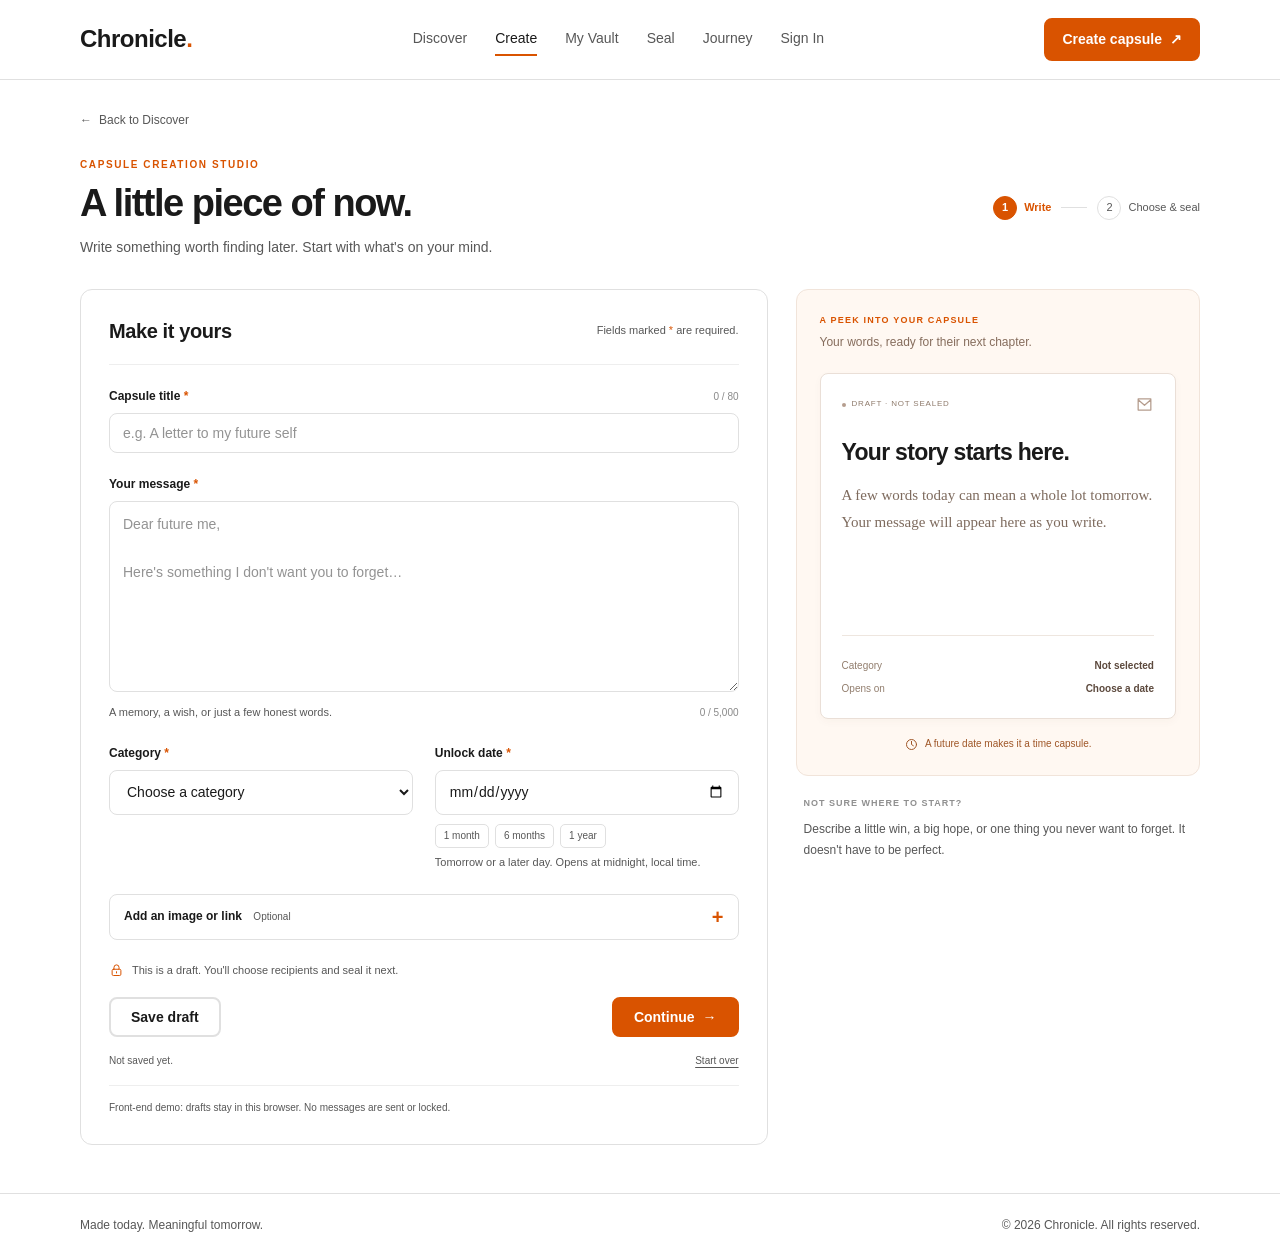
==== commit 189a3269: "feat(navigation): unify global navbar, connect create-to-seal workflow, and polish mobile layout" ====
--- a/pages/create.html
+++ b/pages/create.html
@@ -7,15 +7,21 @@
   <title>Capsule Creation Studio — Chronicle</title>
   <link rel="stylesheet" href="../assets/css/common.css" />
   <link rel="stylesheet" href="../assets/css/member1.css" />
+  <script src="../assets/js/common.js"></script>
 </head>
 <body>
   <a href="#main-content" class="skip-link">Skip to main content</a>
   <header class="site-header member-header">
     <div class="header-inner">
       <a class="site-logo" href="discover.html" aria-label="Chronicle home">Chronicle<span>.</span></a>
-      <nav class="site-nav" aria-label="Main navigation">
+      <button type="button" class="nav-toggle" id="nav-toggle-btn" aria-label="Toggle navigation menu" aria-expanded="false" aria-controls="primary-nav">☰</button>
+      <nav class="site-nav" id="primary-nav" aria-label="Main navigation">
         <a href="discover.html">Discover</a>
-        <a href="discover.html#how-it-works">How it works</a>
+        <a href="create.html" class="active" aria-current="page">Create</a>
+        <a href="vault.html">My Vault</a>
+        <a href="seal.html">Seal</a>
+        <a href="journey.html">Journey</a>
+        <a href="login.html" class="nav-signout">Sign In</a>
       </nav>
       <a class="btn btn-primary header-cta" href="create.html" aria-current="page">Create capsule <span aria-hidden="true">↗</span></a>
     </div>
@@ -138,12 +144,11 @@
     <h2 id="next-step-title">Ready for the next chapter.</h2>
     <p>Your capsule is ready for recipient selection. It has <strong>not</strong> been sealed or sent.</p>
     <dl class="handoff-summary"><div><dt>Capsule</dt><dd id="ready-title"></dd></div><div><dt>Unlock date</dt><dd id="ready-date"></dd></div></dl>
-    <p class="handoff-note">Member 2's Recipient &amp; Seal page isn't included in this demo. The saved draft can be connected to that page when your team combines the project.</p>
-    <div class="dialog-actions"><button type="button" id="download-draft" class="btn btn-outline">Download draft</button><button type="button" id="keep-editing" class="btn btn-primary">Keep editing</button></div>
+    <p class="handoff-note">Your capsule is saved and ready for recipient selection and sealing.</p>
+    <div class="dialog-actions"><button type="button" id="download-draft" class="btn btn-outline">Download draft</button><a href="seal.html" class="btn btn-primary">Proceed to Seal Capsule →</a></div>
   </dialog>
   <div id="toast" class="toast" role="status" aria-live="polite"></div>
   <footer class="site-footer member-footer"><div class="footer-inner"><p>Made today. Meaningful tomorrow.</p><p>&copy; 2026 Chronicle. All rights reserved.</p></div></footer>
-  <script src="../assets/js/common.js"></script>
   <script src="../assets/js/create.js"></script>
 </body>
 </html>
--- a/assets/css/common.css
+++ b/assets/css/common.css
@@ -131,6 +131,10 @@
   color: var(--color-accent);
 }
 
+.nav-toggle {
+  display: none;
+}
+
 .site-nav {
   display: flex;
   align-items: center;
@@ -313,49 +317,135 @@
   max-width: 100vw;
 }
 
-/* --- Responsive Layout & Mobile Navigation --- */
+/* --- Responsive Layout & Mobile Hamburger Navigation --- */
 @media (max-width: 768px) {
   .site-header {
+    display: flex;
+    flex-wrap: wrap;
+    align-items: center;
+    justify-content: space-between;
+    padding: 0.875rem 1.25rem;
+    position: sticky;
+    top: 0;
+    z-index: 1000;
+    background: var(--color-white);
+  }
+
+  .site-logo {
+    order: 1;
+    font-size: 1.35rem;
+  }
+
+  .nav-toggle {
+    order: 2;
+    display: inline-flex;
+    align-items: center;
+    justify-content: center;
+    width: 44px;
+    height: 44px;
+    background: #f7f7f7;
+    border: 1px solid var(--color-border);
+    border-radius: var(--radius);
+    font-size: 1.35rem;
+    color: var(--color-text);
+    cursor: pointer;
+    transition: all var(--transition);
+    user-select: none;
+    -webkit-tap-highlight-color: transparent;
+  }
+
+  .nav-toggle:hover,
+  .nav-toggle:active,
+  .nav-toggle:focus-visible {
+    border-color: var(--color-accent);
+    color: var(--color-accent);
+    background: var(--color-accent-light);
+  }
+
+  .site-nav {
+    order: 3;
+    display: none !important;
+    width: 100%;
     flex-direction: column;
-    align-items: stretch;
-    padding: 0.75rem 1rem;
-    gap: 0.75rem;
-  }
-
-  .site-logo {
-    font-size: 1.25rem;
-    display: inline-block;
-  }
-
-  .site-nav {
+    padding: 0.875rem 0 0.5rem;
+    gap: 0.5rem;
+    border-top: 1px solid var(--color-border);
+    margin-top: 0.75rem;
+  }
+
+  .site-nav.is-open {
+    display: flex !important;
+    animation: navSlideDown 0.2s ease-out forwards;
+  }
+
+  .site-nav a {
+    width: 100%;
+    padding: 0.875rem 1rem;
+    background: #f8f8f8;
+    border-radius: var(--radius);
+    border-bottom: none;
+    font-size: 0.9375rem;
+    font-weight: 600;
+    color: var(--color-text);
     display: flex;
-    gap: 0.5rem;
-    overflow-x: auto;
-    white-space: nowrap;
-    padding-bottom: 0.25rem;
-    -webkit-overflow-scrolling: touch;
-    scrollbar-width: none;
-  }
-
-  .site-nav::-webkit-scrollbar {
-    display: none;
-  }
-
-  .site-nav a {
-    flex-shrink: 0;
-    padding: 0.4rem 0.85rem;
-    background: #f5f5f5;
-    border-radius: 20px;
-    border-bottom: none;
-    font-size: 0.8125rem;
-    font-weight: 600;
+    align-items: center;
+    justify-content: space-between;
+    transition: all var(--transition);
+    box-sizing: border-box;
   }
 
   .site-nav a:hover,
   .site-nav a.active {
     background: var(--color-accent-light);
     color: var(--color-accent);
-    border-bottom: none;
+  }
+
+  .site-nav a.nav-signout {
+    margin-top: 0.35rem;
+    border-top: 1px dashed var(--color-border);
+    padding-top: 0.875rem;
+    background: #fff5f5;
+    color: #c62828;
+  }
+
+  .site-nav a.nav-signout:hover {
+    background: #ffebee;
+    color: #b71c1c;
+  }
+
+  /* Header Inner for pages with header-inner wrapper (discover.html, create.html) */
+  .member-header {
+    min-height: auto !important;
+    padding: 0.875rem 1.25rem !important;
+  }
+
+  .header-inner {
+    display: flex !important;
+    flex-wrap: wrap !important;
+    align-items: center !important;
+    justify-content: space-between !important;
+    width: 100% !important;
+    gap: 0 !important;
+  }
+
+  .header-inner .site-logo {
+    order: 1 !important;
+    font-size: 1.35rem !important;
+  }
+
+  .header-inner .nav-toggle {
+    order: 2 !important;
+    margin-left: auto !important;
+  }
+
+  .header-inner .header-cta {
+    display: none !important;
+  }
+
+  .header-inner .site-nav {
+    order: 3 !important;
+    width: 100% !important;
+    flex-basis: 100% !important;
   }
 
   main {
@@ -364,6 +454,17 @@
 
   .card {
     padding: 1.25rem 1rem;
+  }
+}
+
+@keyframes navSlideDown {
+  from {
+    opacity: 0;
+    transform: translateY(-8px);
+  }
+  to {
+    opacity: 1;
+    transform: translateY(0);
   }
 }
 
--- a/assets/css/member1.css
+++ b/assets/css/member1.css
@@ -215,11 +215,13 @@
 }
 @media (max-width: 640px) {
   .member-main { padding-left: 20px; padding-right: 20px; }
-  .member-header { min-height: 70px; padding: 0 20px; }
-  .header-inner { gap: 12px; }
-  .site-logo { font-size: 22px; }
-  .site-nav { display: none; }
-  .header-cta { font-size: 12px; padding: 8px 12px; }
+  .member-header { min-height: auto; padding: 12px 20px; }
+  .header-inner { display: flex; flex-wrap: wrap; align-items: center; justify-content: space-between; gap: 0; }
+  .site-logo { font-size: 22px; order: 1; }
+  .header-inner .nav-toggle { order: 2; margin-left: auto; }
+  .header-cta { display: none !important; }
+  .site-nav { display: none !important; width: 100%; order: 3; }
+  .site-nav.is-open { display: flex !important; }
   .hero { grid-template-columns: 1fr; gap: 30px; padding: 40px 0; }
   .hero h1 { font-size: 43px; }
   .hero-description { max-width: 100%; }
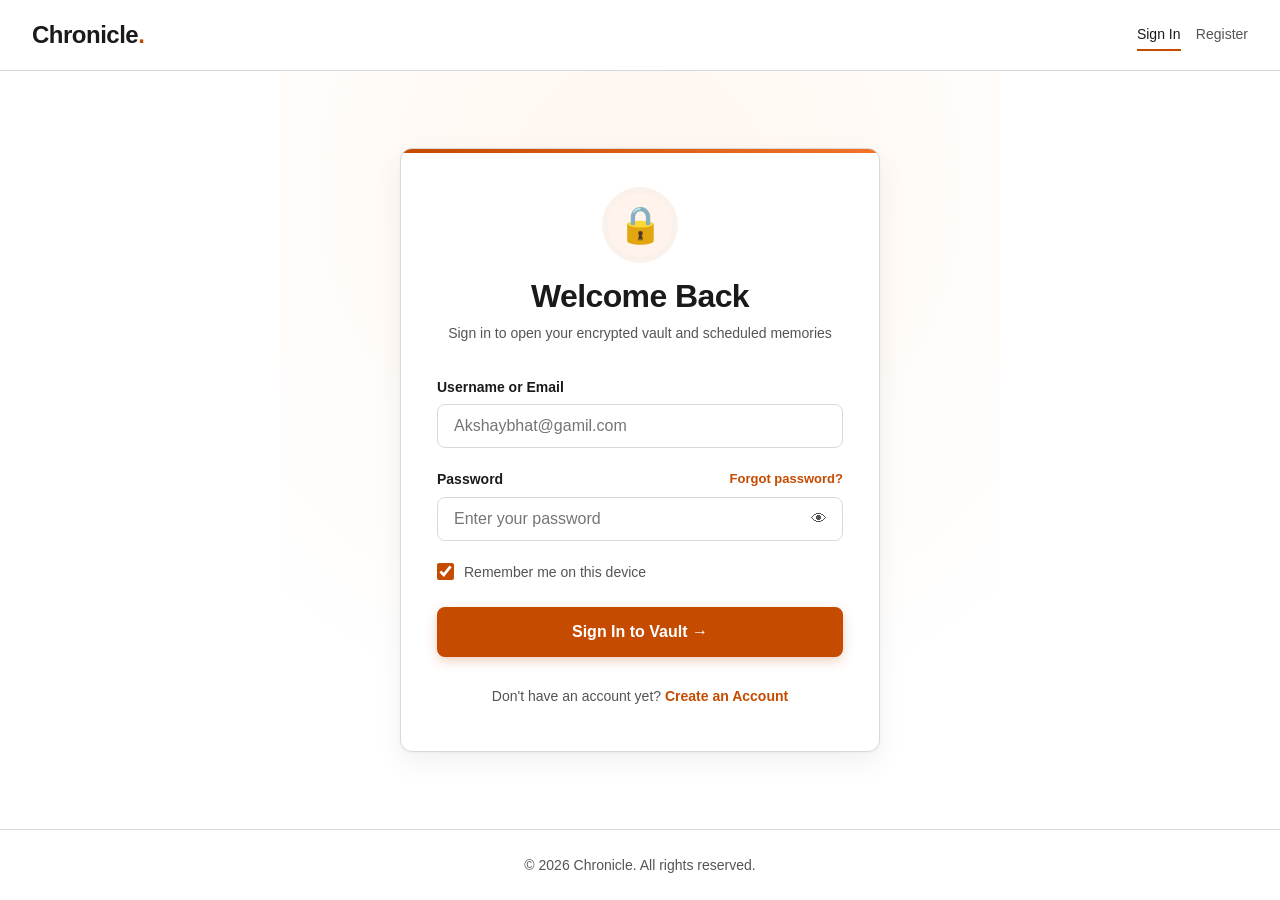
==== commit 4e4fb8bb: "All pages linked" ====
--- a/pages/create.html
+++ b/pages/create.html
@@ -1,30 +1,35 @@
 <!DOCTYPE html>
 <html lang="en">
+
 <head>
   <meta charset="UTF-8" />
   <meta name="viewport" content="width=device-width, initial-scale=1.0" />
-  <meta name="description" content="Write a Chronicle time capsule. Add a message, an optional photo or link, and a future unlock date." />
+  <meta name="description"
+    content="Write a Chronicle time capsule. Add a message, an optional photo or link, and a future unlock date." />
   <title>Capsule Creation Studio — Chronicle</title>
   <link rel="stylesheet" href="../assets/css/common.css" />
   <link rel="stylesheet" href="../assets/css/member1.css" />
   <script src="../assets/js/common.js"></script>
+  <script>
+    if (!localStorage.getItem("chronicle_active_user")) {
+      window.location.replace("login.html");
+    }
+  </script>
 </head>
+
 <body>
   <a href="#main-content" class="skip-link">Skip to main content</a>
-  <header class="site-header member-header">
-    <div class="header-inner">
-      <a class="site-logo" href="discover.html" aria-label="Chronicle home">Chronicle<span>.</span></a>
-      <button type="button" class="nav-toggle" id="nav-toggle-btn" aria-label="Toggle navigation menu" aria-expanded="false" aria-controls="primary-nav">☰</button>
-      <nav class="site-nav" id="primary-nav" aria-label="Main navigation">
-        <a href="discover.html">Discover</a>
-        <a href="create.html" class="active" aria-current="page">Create</a>
-        <a href="vault.html">My Vault</a>
-        <a href="seal.html">Seal</a>
-        <a href="journey.html">Journey</a>
-        <a href="login.html" class="nav-signout">Sign In</a>
-      </nav>
-      <a class="btn btn-primary header-cta" href="create.html" aria-current="page">Create capsule <span aria-hidden="true">↗</span></a>
-    </div>
+  <header class="site-header">
+    <a href="discover.html" class="site-logo">Chronicle<span>.</span></a>
+    <button type="button" class="nav-toggle" id="nav-toggle-btn" aria-label="Toggle navigation menu" aria-expanded="false" aria-controls="primary-nav">☰</button>
+    <nav class="site-nav" id="primary-nav" aria-label="Main navigation">
+      <a href="discover.html">Discover</a>
+      <a href="create.html" class="active" aria-current="page">Create Capsule</a>
+      <a href="vault.html">My Vault</a>
+      <a href="journey.html">Journey</a>
+      <a href="unlock.html">Unlock</a>
+      <a href="profile.html">Profile</a>
+    </nav>
   </header>
 
   <main id="main-content" class="member-main studio-main">
@@ -45,19 +50,30 @@
     <div class="studio-grid">
       <!-- Member 1 collects the content; Member 2 will choose recipients and seal it. -->
       <form id="capsule-form" class="card studio-form" novalidate>
-        <div class="form-heading"><h2>Make it yours</h2><p>Fields marked <span class="required-mark">*</span> are required.</p></div>
-        <p id="form-summary" class="form-summary" role="alert" hidden>Please check the highlighted fields before continuing.</p>
+        <div class="form-heading">
+          <h2>Make it yours</h2>
+          <p>Fields marked <span class="required-mark">*</span> are required.</p>
+        </div>
+        <p id="form-summary" class="form-summary" role="alert" hidden>Please check the highlighted fields before
+          continuing.</p>
 
         <div class="form-group">
-          <div class="label-row"><label for="capsule-title">Capsule title <span class="required-mark" aria-hidden="true">*</span></label><span id="title-count" class="character-count">0 / 80</span></div>
-          <input type="text" id="capsule-title" name="title" placeholder="e.g. A letter to my future self" maxlength="80" required aria-describedby="capsule-title-error" />
+          <div class="label-row"><label for="capsule-title">Capsule title <span class="required-mark"
+                aria-hidden="true">*</span></label><span id="title-count" class="character-count">0 / 80</span></div>
+          <input type="text" id="capsule-title" name="title" placeholder="e.g. A letter to my future self"
+            maxlength="80" required aria-describedby="capsule-title-error" />
           <span id="capsule-title-error" class="error-msg" role="alert"></span>
         </div>
 
         <div class="form-group">
           <label for="capsule-message">Your message <span class="required-mark" aria-hidden="true">*</span></label>
-          <textarea id="capsule-message" name="message" rows="7" maxlength="5000" placeholder="Dear future me,&#10;&#10;Here's something I don't want you to forget…" required aria-describedby="message-hint capsule-message-error"></textarea>
-          <div class="field-bottom"><p id="message-hint" class="field-hint">A memory, a wish, or just a few honest words.</p><span id="message-count" class="character-count">0 / 5,000</span></div>
+          <textarea id="capsule-message" name="message" rows="7" maxlength="5000"
+            placeholder="Dear future me,&#10;&#10;Here's something I don't want you to forget…" required
+            aria-describedby="message-hint capsule-message-error"></textarea>
+          <div class="field-bottom">
+            <p id="message-hint" class="field-hint">A memory, a wish, or just a few honest words.</p><span
+              id="message-count" class="character-count">0 / 5,000</span>
+          </div>
           <span id="capsule-message-error" class="error-msg" role="alert"></span>
         </div>
 
@@ -77,7 +93,8 @@
           </div>
           <div class="form-group">
             <label for="unlock-date">Unlock date <span class="required-mark" aria-hidden="true">*</span></label>
-            <input type="date" id="unlock-date" name="unlockDate" required aria-describedby="date-hint unlock-date-error" />
+            <input type="date" id="unlock-date" name="unlockDate" required
+              aria-describedby="date-hint unlock-date-error" />
             <div class="date-shortcuts" aria-label="Quick unlock dates">
               <button type="button" data-months="1" aria-pressed="false">1 month</button>
               <button type="button" data-months="6" aria-pressed="false">6 months</button>
@@ -89,30 +106,41 @@
         </div>
 
         <details id="optional-extras" class="optional-extras">
-          <summary><span>Add an image or link <span class="optional-label">Optional</span></span><span class="details-plus" aria-hidden="true">+</span></summary>
+          <summary><span>Add an image or link <span class="optional-label">Optional</span></span><span
+              class="details-plus" aria-hidden="true">+</span></summary>
           <div class="extras-body">
             <div class="form-group">
               <label for="capsule-image">A photo to remember</label>
-              <input type="file" id="capsule-image" name="image" accept="image/jpeg,image/png,image/webp" aria-describedby="image-hint capsule-image-error" />
+              <input type="file" id="capsule-image" name="image" accept="image/jpeg,image/png,image/webp"
+                aria-describedby="image-hint capsule-image-error" />
               <p id="image-hint" class="field-hint">JPG, PNG or WebP. Maximum 2 MB.</p>
-              <div id="selected-image" class="selected-image" hidden><span id="image-name"></span><button type="button" id="remove-image" class="text-button">Remove</button></div>
+              <div id="selected-image" class="selected-image" hidden><span id="image-name"></span><button type="button"
+                  id="remove-image" class="text-button">Remove</button></div>
               <span id="capsule-image-error" class="error-msg" role="alert"></span>
             </div>
             <div class="form-group">
               <label for="capsule-link">A meaningful link</label>
-              <input type="url" id="capsule-link" name="link" placeholder="https://example.com/your-memory" maxlength="2048" aria-describedby="link-hint capsule-link-error" />
+              <input type="url" id="capsule-link" name="link" placeholder="https://example.com/your-memory"
+                maxlength="2048" aria-describedby="link-hint capsule-link-error" />
               <p id="link-hint" class="field-hint">An album, a video, or something you'd like to revisit.</p>
               <span id="capsule-link-error" class="error-msg" role="alert"></span>
             </div>
           </div>
         </details>
 
-        <p class="draft-note"><svg class="icon" viewBox="0 0 24 24" aria-hidden="true"><rect x="5" y="10" width="14" height="10" rx="2" /><path d="M8 10V7a4 4 0 0 1 8 0v3m-4 4v2" /></svg> This is a draft. You'll choose recipients and seal it next.</p>
+        <p class="draft-note"><svg class="icon" viewBox="0 0 24 24" aria-hidden="true">
+            <rect x="5" y="10" width="14" height="10" rx="2" />
+            <path d="M8 10V7a4 4 0 0 1 8 0v3m-4 4v2" />
+          </svg> This is a draft. You'll choose recipients and seal it next.</p>
         <div class="form-actions">
           <button type="button" id="save-draft" class="btn btn-outline">Save draft</button>
-          <button type="submit" id="continue-button" class="btn btn-primary">Continue <span aria-hidden="true">→</span></button>
-        </div>
-        <div class="draft-status-row"><p id="draft-status" role="status" aria-live="polite">Not saved yet.</p><button type="button" id="reset-draft" class="text-button">Start over</button></div>
+          <button type="submit" id="continue-button" class="btn btn-primary">Continue <span
+              aria-hidden="true">→</span></button>
+        </div>
+        <div class="draft-status-row">
+          <p id="draft-status" role="status" aria-live="polite">Not saved yet.</p><button type="button" id="reset-draft"
+            class="text-button">Start over</button>
+        </div>
         <p class="demo-note">Front-end demo: drafts stay in this browser. No messages are sent or locked.</p>
       </form>
 
@@ -122,16 +150,38 @@
           <p class="eyebrow">A PEEK INTO YOUR CAPSULE</p>
           <p class="preview-intro">Your words, ready for their next chapter.</p>
           <article class="preview-paper">
-            <div class="preview-paper-top"><span class="preview-badge"><span class="small-dot" aria-hidden="true"></span> DRAFT · NOT SEALED</span><svg class="icon" viewBox="0 0 24 24" aria-hidden="true"><path d="M4 5h16v14H4zM4 6l8 7 8-7" /></svg></div>
+            <div class="preview-paper-top"><span class="preview-badge"><span class="small-dot"
+                  aria-hidden="true"></span> DRAFT · NOT SEALED</span><svg class="icon" viewBox="0 0 24 24"
+                aria-hidden="true">
+                <path d="M4 5h16v14H4zM4 6l8 7 8-7" />
+              </svg></div>
             <h2 id="preview-title">Your story starts here.</h2>
-            <p id="preview-message" class="preview-message">A few words today can mean a whole lot tomorrow. Your message will appear here as you write.</p>
+            <p id="preview-message" class="preview-message">A few words today can mean a whole lot tomorrow. Your
+              message will appear here as you write.</p>
             <img id="preview-image" class="preview-image" alt="Your attached photo" hidden />
-            <a id="preview-link" class="preview-link" target="_blank" rel="noopener noreferrer" hidden>↗ A link to revisit</a>
-            <dl class="preview-meta"><div><dt>Category</dt><dd id="preview-category">Not selected</dd></div><div><dt>Opens on</dt><dd id="preview-date">Choose a date</dd></div></dl>
+            <a id="preview-link" class="preview-link" target="_blank" rel="noopener noreferrer" hidden>↗ A link to
+              revisit</a>
+            <dl class="preview-meta">
+              <div>
+                <dt>Category</dt>
+                <dd id="preview-category">Not selected</dd>
+              </div>
+              <div>
+                <dt>Opens on</dt>
+                <dd id="preview-date">Choose a date</dd>
+              </div>
+            </dl>
           </article>
-          <p id="preview-countdown" class="preview-countdown"><svg class="icon" viewBox="0 0 24 24" aria-hidden="true"><circle cx="12" cy="12" r="8" /><path d="M12 7v5l3 2" /></svg><span id="countdown-text">A future date makes it a time capsule.</span></p>
-        </div>
-        <div class="writing-tip"><p class="eyebrow">NOT SURE WHERE TO START?</p><p>Describe a little win, a big hope, or one thing you never want to forget. It doesn't have to be perfect.</p></div>
+          <p id="preview-countdown" class="preview-countdown"><svg class="icon" viewBox="0 0 24 24" aria-hidden="true">
+              <circle cx="12" cy="12" r="8" />
+              <path d="M12 7v5l3 2" />
+            </svg><span id="countdown-text">A future date makes it a time capsule.</span></p>
+        </div>
+        <div class="writing-tip">
+          <p class="eyebrow">NOT SURE WHERE TO START?</p>
+          <p>Describe a little win, a big hope, or one thing you never want to forget. It doesn't have to be perfect.
+          </p>
+        </div>
       </aside>
     </div>
   </main>
@@ -143,12 +193,32 @@
     <p class="eyebrow">DRAFT SAVED</p>
     <h2 id="next-step-title">Ready for the next chapter.</h2>
     <p>Your capsule is ready for recipient selection. It has <strong>not</strong> been sealed or sent.</p>
-    <dl class="handoff-summary"><div><dt>Capsule</dt><dd id="ready-title"></dd></div><div><dt>Unlock date</dt><dd id="ready-date"></dd></div></dl>
-    <p class="handoff-note">Your capsule is saved and ready for recipient selection and sealing.</p>
-    <div class="dialog-actions"><button type="button" id="download-draft" class="btn btn-outline">Download draft</button><a href="seal.html" class="btn btn-primary">Proceed to Seal Capsule →</a></div>
+    <dl class="handoff-summary">
+      <div>
+        <dt>Capsule</dt>
+        <dd id="ready-title"></dd>
+      </div>
+      <div>
+        <dt>Unlock date</dt>
+        <dd id="ready-date"></dd>
+      </div>
+    </dl>
+    <p class="handoff-note">Your capsule draft is safely saved. Choose your recipient and apply the cryptographic wax seal.</p>
+    <div class="dialog-actions">
+      <a href="seal.html" class="btn btn-primary">Proceed to Seal Capsule →</a>
+      <button type="button" id="download-draft" class="btn btn-outline">Download draft</button>
+      <button type="button" id="keep-editing" class="btn btn-outline">Keep editing</button>
+    </div>
   </dialog>
   <div id="toast" class="toast" role="status" aria-live="polite"></div>
-  <footer class="site-footer member-footer"><div class="footer-inner"><p>Made today. Meaningful tomorrow.</p><p>&copy; 2026 Chronicle. All rights reserved.</p></div></footer>
+  <footer class="site-footer member-footer">
+    <div class="footer-inner">
+      <p>Made today. Meaningful tomorrow.</p>
+      <p>&copy; 2026 Chronicle. All rights reserved.</p>
+    </div>
+  </footer>
+  <script src="../assets/js/common.js"></script>
   <script src="../assets/js/create.js"></script>
 </body>
-</html>
+
+</html>
--- a/assets/css/common.css
+++ b/assets/css/common.css
@@ -7,14 +7,15 @@
 :root {
   --color-bg: #ffffff;
   --color-text: #1a1a1a;
-  --color-text-secondary: #575757;
-  --color-accent: #d95300;
-  --color-accent-hover: #b84400;
+  --color-text-secondary: #545454;
+  --color-accent: #c44b00;
+  --color-accent-hover: #a33e00;
   --color-accent-light: #fff3eb;
-  --color-border: #e0e0e0;
+  --color-border: #d9d9d9;
   --color-white: #ffffff;
-
-  --font-family: -apple-system, BlinkMacSystemFont, "Segoe UI", Roboto, Helvetica, Arial, sans-serif;
+  --color-error: #c62828;
+
+  --font-family: "Segoe UI", -apple-system, BlinkMacSystemFont, Roboto, Helvetica, Arial, sans-serif;
   --font-size-base: 16px;
   --font-size-sm: 0.875rem;
   --font-size-lg: 1.125rem;
@@ -138,7 +139,7 @@
 .site-nav {
   display: flex;
   align-items: center;
-  gap: 1.5rem;
+  gap: clamp(0.5rem, 1.2vw, 1.25rem);
 }
 
 .site-nav a {
@@ -300,12 +301,12 @@
 .form-group .error-msg {
   display: none;
   font-size: var(--font-size-sm);
-  color: #d32f2f;
+  color: var(--color-error);
   margin-top: 0.25rem;
 }
 
 .form-group.has-error input {
-  border-color: #d32f2f;
+  border-color: var(--color-error);
 }
 
 .form-group.has-error .error-msg {
@@ -318,7 +319,7 @@
 }
 
 /* --- Responsive Layout & Mobile Hamburger Navigation --- */
-@media (max-width: 768px) {
+@media (max-width: 900px) {
   .site-header {
     display: flex;
     flex-wrap: wrap;
@@ -413,41 +414,6 @@
     color: #b71c1c;
   }
 
-  /* Header Inner for pages with header-inner wrapper (discover.html, create.html) */
-  .member-header {
-    min-height: auto !important;
-    padding: 0.875rem 1.25rem !important;
-  }
-
-  .header-inner {
-    display: flex !important;
-    flex-wrap: wrap !important;
-    align-items: center !important;
-    justify-content: space-between !important;
-    width: 100% !important;
-    gap: 0 !important;
-  }
-
-  .header-inner .site-logo {
-    order: 1 !important;
-    font-size: 1.35rem !important;
-  }
-
-  .header-inner .nav-toggle {
-    order: 2 !important;
-    margin-left: auto !important;
-  }
-
-  .header-inner .header-cta {
-    display: none !important;
-  }
-
-  .header-inner .site-nav {
-    order: 3 !important;
-    width: 100% !important;
-    flex-basis: 100% !important;
-  }
-
   main {
     padding: 1.25rem 1rem;
   }
--- a/assets/css/member1.css
+++ b/assets/css/member1.css
@@ -7,12 +7,7 @@
 /* --- Shared layout --- */
 [hidden] { display: none !important; }
 .member-main { max-width: 1168px; padding: 0 24px; }
-.member-header { padding: 0 24px; min-height: 80px; }
-.header-inner, .footer-inner { width: 100%; max-width: 1120px; margin: auto; display: flex; align-items: center; justify-content: space-between; gap: 20px; }
-.site-logo { line-height: 1.2; }
-.site-logo:hover { color: var(--color-text); }
-.site-nav { gap: 28px; }
-.header-cta { padding: 0.55rem 1rem; }
+.footer-inner { width: 100%; max-width: 1120px; margin: auto; display: flex; align-items: center; justify-content: space-between; gap: 20px; }
 .btn-primary:hover { color: var(--color-white); }
 .btn:disabled { opacity: 0.6; cursor: wait; }
 .icon { width: 22px; height: 22px; flex-shrink: 0; fill: none; stroke: currentColor; stroke-width: 1.6; stroke-linecap: round; stroke-linejoin: round; }
@@ -58,7 +53,7 @@
 .workflow-step.is-active { border-color: #efb38c; background: #fff7f1; }
 .step-top { display: flex; align-items: center; justify-content: space-between; margin-bottom: 18px; }
 .step-icon { display: flex; align-items: center; justify-content: center; width: 35px; height: 35px; color: var(--color-accent); background: var(--color-accent-light); border-radius: 8px; }
-.step-number { font-size: 11px; color: #929292; }
+.step-number { font-size: 11px; color: var(--color-text-secondary); font-weight: 600; }
 .step-name { display: block; font-size: 17px; }
 .step-caption { display: block; margin-top: 4px; font-size: 12px; line-height: 1.6; color: var(--color-text-secondary); }
 .workflow-detail { display: flex; align-items: center; gap: 22px; min-height: 61px; margin-top: 16px; padding: 14px 18px; border-left: 3px solid var(--color-accent); background: #fffaf6; border-radius: 0 6px 6px 0; }
@@ -101,11 +96,11 @@
 .form-heading p { font-size: 11px; color: var(--color-text-secondary); }
 .required-mark { color: var(--color-accent); }
 .label-row { display: flex; justify-content: space-between; align-items: baseline; gap: 10px; }
-.character-count { color: #898989; font-size: 10px; flex-shrink: 0; }
+.character-count { color: var(--color-text-secondary); font-size: 11px; flex-shrink: 0; }
 .studio-form .form-group { margin-bottom: 22px; }
 .studio-form .form-group label { font-size: 12px; margin-bottom: 7px; }
 .studio-form input:not([type="file"]), .studio-form textarea, .studio-form select { font-size: 14px; padding: 11px 13px; }
-.studio-form input::placeholder, .studio-form textarea::placeholder { color: #939393; }
+.studio-form input::placeholder, .studio-form textarea::placeholder { color: #6b6b6b; }
 .studio-form textarea { min-height: 181px; line-height: 1.7; }
 .studio-form select { width: 100%; min-height: 45px; border: 1px solid var(--color-border); border-radius: var(--radius); font-family: var(--font-family); color: var(--color-text); background: white; }
 .studio-form select:focus { outline: none; border-color: var(--color-accent); box-shadow: 0 0 0 3px var(--color-accent-light); }
@@ -143,24 +138,24 @@
 .studio-aside { position: sticky; top: 106px; }
 .preview-panel { padding: 23px; border: 1px solid #f1e4da; border-radius: var(--radius-lg); background: #fff8f2; }
 .preview-panel .eyebrow { font-size: 9px; letter-spacing: 1.2px; }
-.preview-intro { margin-top: 6px; color: #866d5d; font-size: 12px; }
+.preview-intro { margin-top: 6px; color: #5a473a; font-size: 12px; }
 .preview-paper { margin-top: 21px; padding: 21px; border: 1px solid #eadfd7; border-radius: 8px; background: white; box-shadow: 0 3px 9px #633c1708; }
-.preview-paper-top { display: flex; align-items: center; justify-content: space-between; gap: 8px; color: #b59d8e; }
-.preview-badge { display: flex; align-items: center; gap: 6px; font-size: 8px; letter-spacing: 0.8px; color: #8f7b6c; }
-.preview-badge .small-dot { width: 4px; height: 4px; background: #b59d8e; }
+.preview-paper-top { display: flex; align-items: center; justify-content: space-between; gap: 8px; color: #8a6f5e; }
+.preview-badge { display: flex; align-items: center; gap: 6px; font-size: 9px; font-weight: 600; letter-spacing: 0.8px; color: #5a473a; }
+.preview-badge .small-dot { width: 5px; height: 5px; background: var(--color-accent); }
 .preview-paper-top .icon { width: 19px; height: 19px; }
 .preview-paper h2 { margin-top: 23px; font-size: 23px; line-height: 1.35; letter-spacing: -0.7px; overflow-wrap: anywhere; }
-.preview-message { margin: 14px 0 23px; min-height: 130px; font: 15px/1.8 Georgia, "Times New Roman", serif; white-space: pre-wrap; color: #7e6b5e; overflow-wrap: anywhere; }
+.preview-message { margin: 14px 0 23px; min-height: 130px; font: 15px/1.8 Georgia, "Times New Roman", serif; white-space: pre-wrap; color: #3a2e26; overflow-wrap: anywhere; }
 .preview-image { width: 100%; max-height: 165px; object-fit: cover; border-radius: 5px; margin-bottom: 14px; }
 .preview-link { display: block; font-size: 11px; margin-bottom: 15px; overflow-wrap: anywhere; }
-.preview-meta { padding-top: 15px; border-top: 1px solid #eee6df; font-size: 10px; }
+.preview-meta { padding-top: 15px; border-top: 1px solid #eee6df; font-size: 11px; }
 .preview-meta > div { display: flex; justify-content: space-between; align-items: baseline; gap: 12px; margin-top: 7px; }
-.preview-meta dt { color: #927e6e; }
-.preview-meta dd { font-weight: 600; text-align: right; color: #5c493d; }
-.preview-countdown { display: flex; align-items: center; justify-content: center; gap: 6px; margin-top: 17px; font-size: 10px; color: #9f5627; }
+.preview-meta dt { color: #5a473a; }
+.preview-meta dd { font-weight: 600; text-align: right; color: #3a2e26; }
+.preview-countdown { display: flex; align-items: center; justify-content: center; gap: 6px; margin-top: 17px; font-size: 11px; color: var(--color-accent); font-weight: 600; }
 .preview-countdown .icon { width: 15px; height: 15px; }
 .writing-tip { margin-top: 20px; padding: 0 8px; }
-.writing-tip .eyebrow { font-size: 9px; letter-spacing: 1px; color: #8f8f8f; }
+.writing-tip .eyebrow { font-size: 9px; letter-spacing: 1px; color: var(--color-text-secondary); }
 .writing-tip > p:last-child { margin-top: 8px; font-size: 12px; line-height: 1.8; color: var(--color-text-secondary); }
 
 /* --- Studio: next-step dialog --- */
@@ -215,13 +210,7 @@
 }
 @media (max-width: 640px) {
   .member-main { padding-left: 20px; padding-right: 20px; }
-  .member-header { min-height: auto; padding: 12px 20px; }
-  .header-inner { display: flex; flex-wrap: wrap; align-items: center; justify-content: space-between; gap: 0; }
-  .site-logo { font-size: 22px; order: 1; }
-  .header-inner .nav-toggle { order: 2; margin-left: auto; }
-  .header-cta { display: none !important; }
-  .site-nav { display: none !important; width: 100%; order: 3; }
-  .site-nav.is-open { display: flex !important; }
+
   .hero { grid-template-columns: 1fr; gap: 30px; padding: 40px 0; }
   .hero h1 { font-size: 43px; }
   .hero-description { max-width: 100%; }
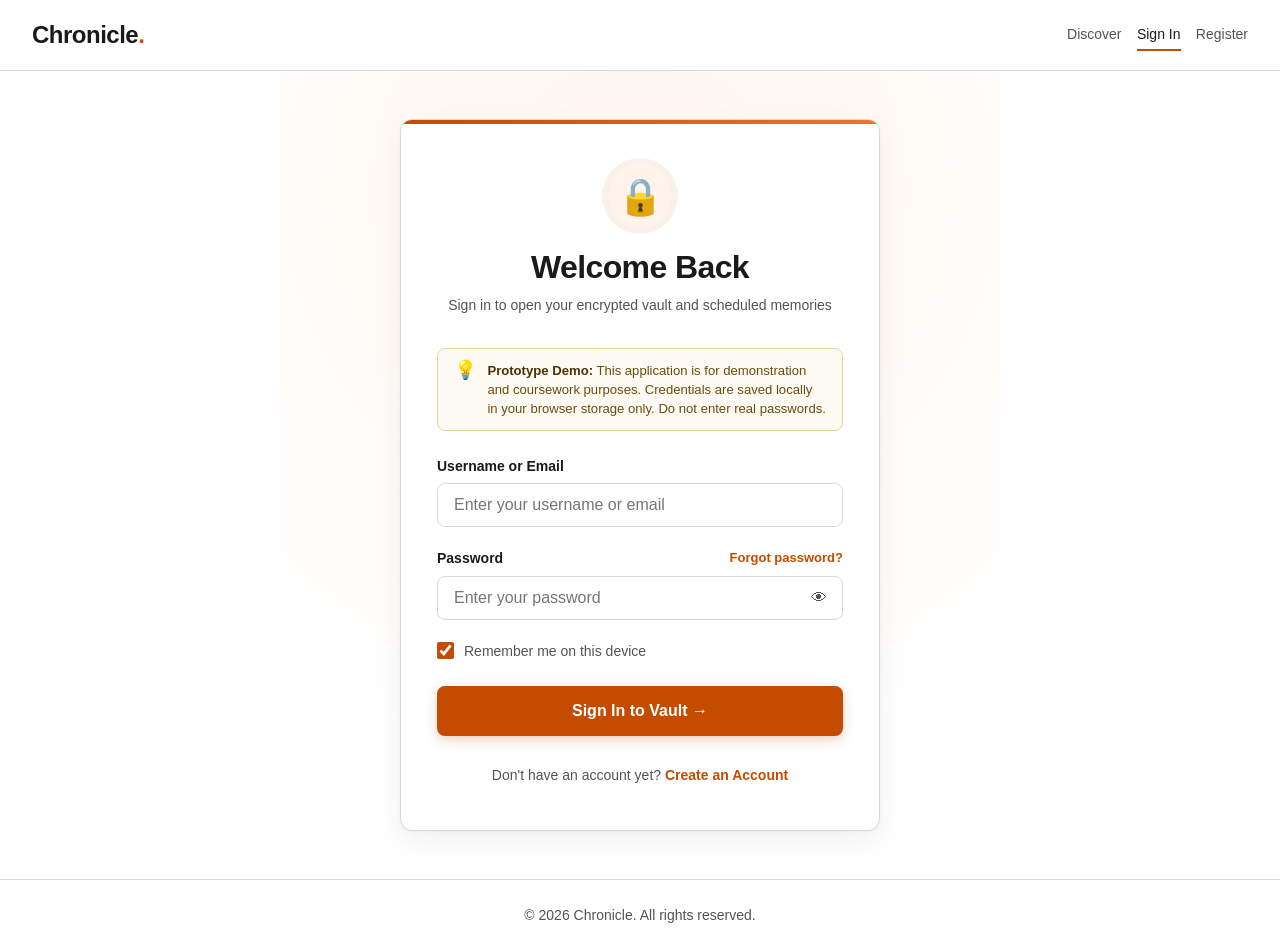
==== commit ef4ef79b: "feat(ui): refine accessibility, streamline top navbar, fix dropdown alignment and persist unlocked s" ====
--- a/pages/create.html
+++ b/pages/create.html
@@ -23,13 +23,12 @@
     <a href="discover.html" class="site-logo">Chronicle<span>.</span></a>
     <button type="button" class="nav-toggle" id="nav-toggle-btn" aria-label="Toggle navigation menu" aria-expanded="false" aria-controls="primary-nav">☰</button>
     <nav class="site-nav" id="primary-nav" aria-label="Main navigation">
-      <a href="discover.html">Discover</a>
-      <a href="create.html" class="active" aria-current="page">Create Capsule</a>
-      <a href="vault.html">My Vault</a>
-      <a href="journey.html">Journey</a>
-      <a href="unlock.html">Unlock</a>
-      <a href="profile.html">Profile</a>
-    </nav>
+        <a href="discover.html">Discover</a>
+        <a href="wall.html">Time Wall</a>
+        <a href="vault.html">My Vault</a>
+        <a href="create.html" class="active" aria-current="page">Create Capsule</a>
+        <a href="profile.html">Profile</a>
+      </nav>
   </header>
 
   <main id="main-content" class="member-main studio-main">
--- a/assets/css/common.css
+++ b/assets/css/common.css
@@ -202,6 +202,7 @@
 .btn-primary:hover {
   background: var(--color-accent-hover);
   border-color: var(--color-accent-hover);
+  color: var(--color-white) !important;
 }
 
 .btn-outline {
@@ -414,6 +415,41 @@
     color: #b71c1c;
   }
 
+  /* Header Inner for pages with header-inner wrapper (discover.html, create.html) */
+  .member-header {
+    min-height: auto !important;
+    padding: 0.875rem 1.25rem !important;
+  }
+
+  .header-inner {
+    display: flex !important;
+    flex-wrap: wrap !important;
+    align-items: center !important;
+    justify-content: space-between !important;
+    width: 100% !important;
+    gap: 0 !important;
+  }
+
+  .header-inner .site-logo {
+    order: 1 !important;
+    font-size: 1.35rem !important;
+  }
+
+  .header-inner .nav-toggle {
+    order: 2 !important;
+    margin-left: auto !important;
+  }
+
+  .header-inner .header-cta {
+    display: none !important;
+  }
+
+  .header-inner .site-nav {
+    order: 3 !important;
+    width: 100% !important;
+    flex-basis: 100% !important;
+  }
+
   main {
     padding: 1.25rem 1rem;
   }
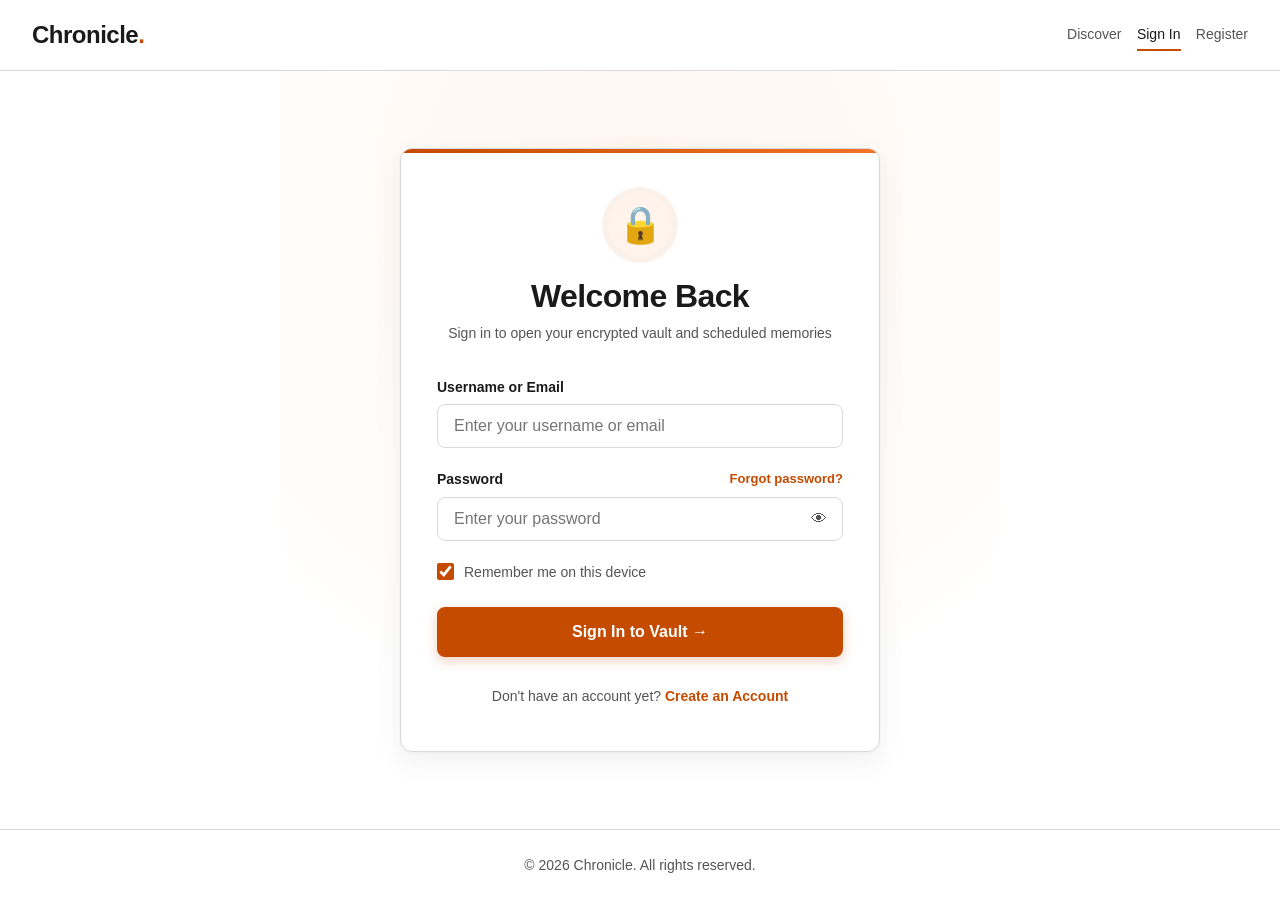
==== commit 45cebb89: "refactor(create): remove optional image and link attachment form section and preview" ====
--- a/pages/create.html
+++ b/pages/create.html
@@ -5,7 +5,7 @@
   <meta charset="UTF-8" />
   <meta name="viewport" content="width=device-width, initial-scale=1.0" />
   <meta name="description"
-    content="Write a Chronicle time capsule. Add a message, an optional photo or link, and a future unlock date." />
+    content="Write a Chronicle time capsule. Add a message and a future unlock date." />
   <title>Capsule Creation Studio — Chronicle</title>
   <link rel="stylesheet" href="../assets/css/common.css" />
   <link rel="stylesheet" href="../assets/css/member1.css" />
@@ -84,8 +84,6 @@
               <option value="Personal">Personal</option>
               <option value="Friendship">Friendship</option>
               <option value="Family">Family</option>
-              <option value="Milestone">Milestone</option>
-              <option value="Gratitude">Gratitude</option>
               <option value="Other">Other</option>
             </select>
             <span id="capsule-category-error" class="error-msg" role="alert"></span>
@@ -103,29 +101,6 @@
             <span id="unlock-date-error" class="error-msg" role="alert"></span>
           </div>
         </div>
-
-        <details id="optional-extras" class="optional-extras">
-          <summary><span>Add an image or link <span class="optional-label">Optional</span></span><span
-              class="details-plus" aria-hidden="true">+</span></summary>
-          <div class="extras-body">
-            <div class="form-group">
-              <label for="capsule-image">A photo to remember</label>
-              <input type="file" id="capsule-image" name="image" accept="image/jpeg,image/png,image/webp"
-                aria-describedby="image-hint capsule-image-error" />
-              <p id="image-hint" class="field-hint">JPG, PNG or WebP. Maximum 2 MB.</p>
-              <div id="selected-image" class="selected-image" hidden><span id="image-name"></span><button type="button"
-                  id="remove-image" class="text-button">Remove</button></div>
-              <span id="capsule-image-error" class="error-msg" role="alert"></span>
-            </div>
-            <div class="form-group">
-              <label for="capsule-link">A meaningful link</label>
-              <input type="url" id="capsule-link" name="link" placeholder="https://example.com/your-memory"
-                maxlength="2048" aria-describedby="link-hint capsule-link-error" />
-              <p id="link-hint" class="field-hint">An album, a video, or something you'd like to revisit.</p>
-              <span id="capsule-link-error" class="error-msg" role="alert"></span>
-            </div>
-          </div>
-        </details>
 
         <p class="draft-note"><svg class="icon" viewBox="0 0 24 24" aria-hidden="true">
             <rect x="5" y="10" width="14" height="10" rx="2" />
@@ -157,9 +132,6 @@
             <h2 id="preview-title">Your story starts here.</h2>
             <p id="preview-message" class="preview-message">A few words today can mean a whole lot tomorrow. Your
               message will appear here as you write.</p>
-            <img id="preview-image" class="preview-image" alt="Your attached photo" hidden />
-            <a id="preview-link" class="preview-link" target="_blank" rel="noopener noreferrer" hidden>↗ A link to
-              revisit</a>
             <dl class="preview-meta">
               <div>
                 <dt>Category</dt>
@@ -217,7 +189,7 @@
     </div>
   </footer>
   <script src="../assets/js/common.js"></script>
-  <script src="../assets/js/create.js"></script>
+  <script src="../assets/js/create.js?v=2"></script>
 </body>
 
 </html>
